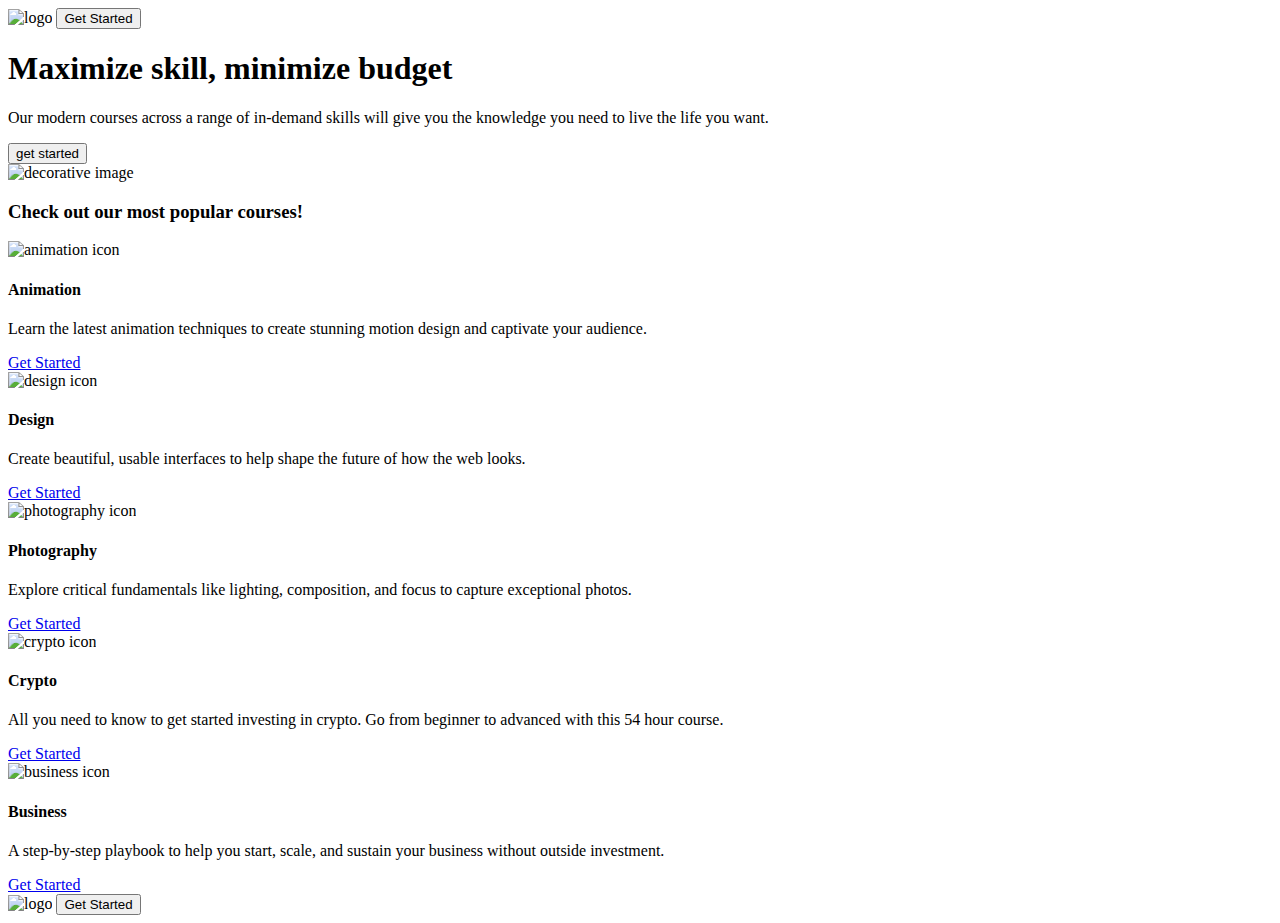
==== Skilled elearning landing page/index.html @ 9e37f458 "challenge complete" ====
<!DOCTYPE html>
<html lang="en">
<head>
    <meta charset="UTF-8">
    <meta name="viewport" content="width=device-width, initial-scale=1.0">
    <link rel="icon" type="image/png" sizes="32x32" href="/assets/favicon-32x32.png">
    <link rel="stylesheet" href="/style.css">
    <title>Document</title>
</head>
<body>
    <header>
        <nav>
            <img src="/assets/logo-dark.svg" alt="logo" class="startLogo">
            <button title="start" type="button" class="startNav button">Get Started</button>
        </nav>

    </header>

    <body>

        <section id="hero">
            <div>
            <h1>Maximize skill, minimize budget</h1>

            <p>Our modern courses across a range of in-demand skills will give you the knowledge you need to live the life you want.</p>
            <button title="start" type="button" class="intro button">get started</button>
            </div>
            <img src="/assets/image-hero-desktop.png" alt="decorative image">
        </section>

        <section id="gridSec">
            <article>
                <h3>Check out our most popular courses!</h3>
            </article>

            <article>
                <img src="/assets/icon-animation.svg" alt="animation icon">
                <h4>Animation</h4>
                <p>Learn the latest animation techniques to create stunning motion design and captivate your audience.</p>
                <span><a href=".">Get Started</a></span>
            </article>

            <article>
                <img src="/assets/icon-design.svg" alt="design icon">
                <h4>Design</h4>
                <p>Create beautiful, usable interfaces to help shape the future of how the web looks.</p>
                <span><a href=".">Get Started</a></span>
            </article>

            <article>
                <img src="/assets/icon-photography.svg" alt="photography icon">
                <h4>Photography</h4>
                <p>Explore critical fundamentals like lighting, composition, and focus to capture exceptional photos.</p>
                <span><a href=".">Get Started</a></span>
            </article>

            <article>
                <img src="/assets/icon-crypto.svg" alt="crypto icon">
                <h4>Crypto</h4>
                <p>All you need to know to get started investing in crypto. Go from beginner to advanced with this 54 hour course.</p>
                <span><a href=".">Get Started</a></span>
            </article>

            <article>
                <img src="/assets/icon-business.svg" alt="business icon">
                <h4>Business</h4>
                <p>A step-by-step playbook to help you start, scale, and sustain your business without outside investment.</p>
                <span><a href=".">Get Started</a></span>
            </article>
        </section>

    </body>

    <footer>
        <img src="/assets/logo-light.svg" alt="logo" class="startLogo">
        <button title="start" type="button" class=" end button">Get Started</button>
    </footer>
</body>
</html>
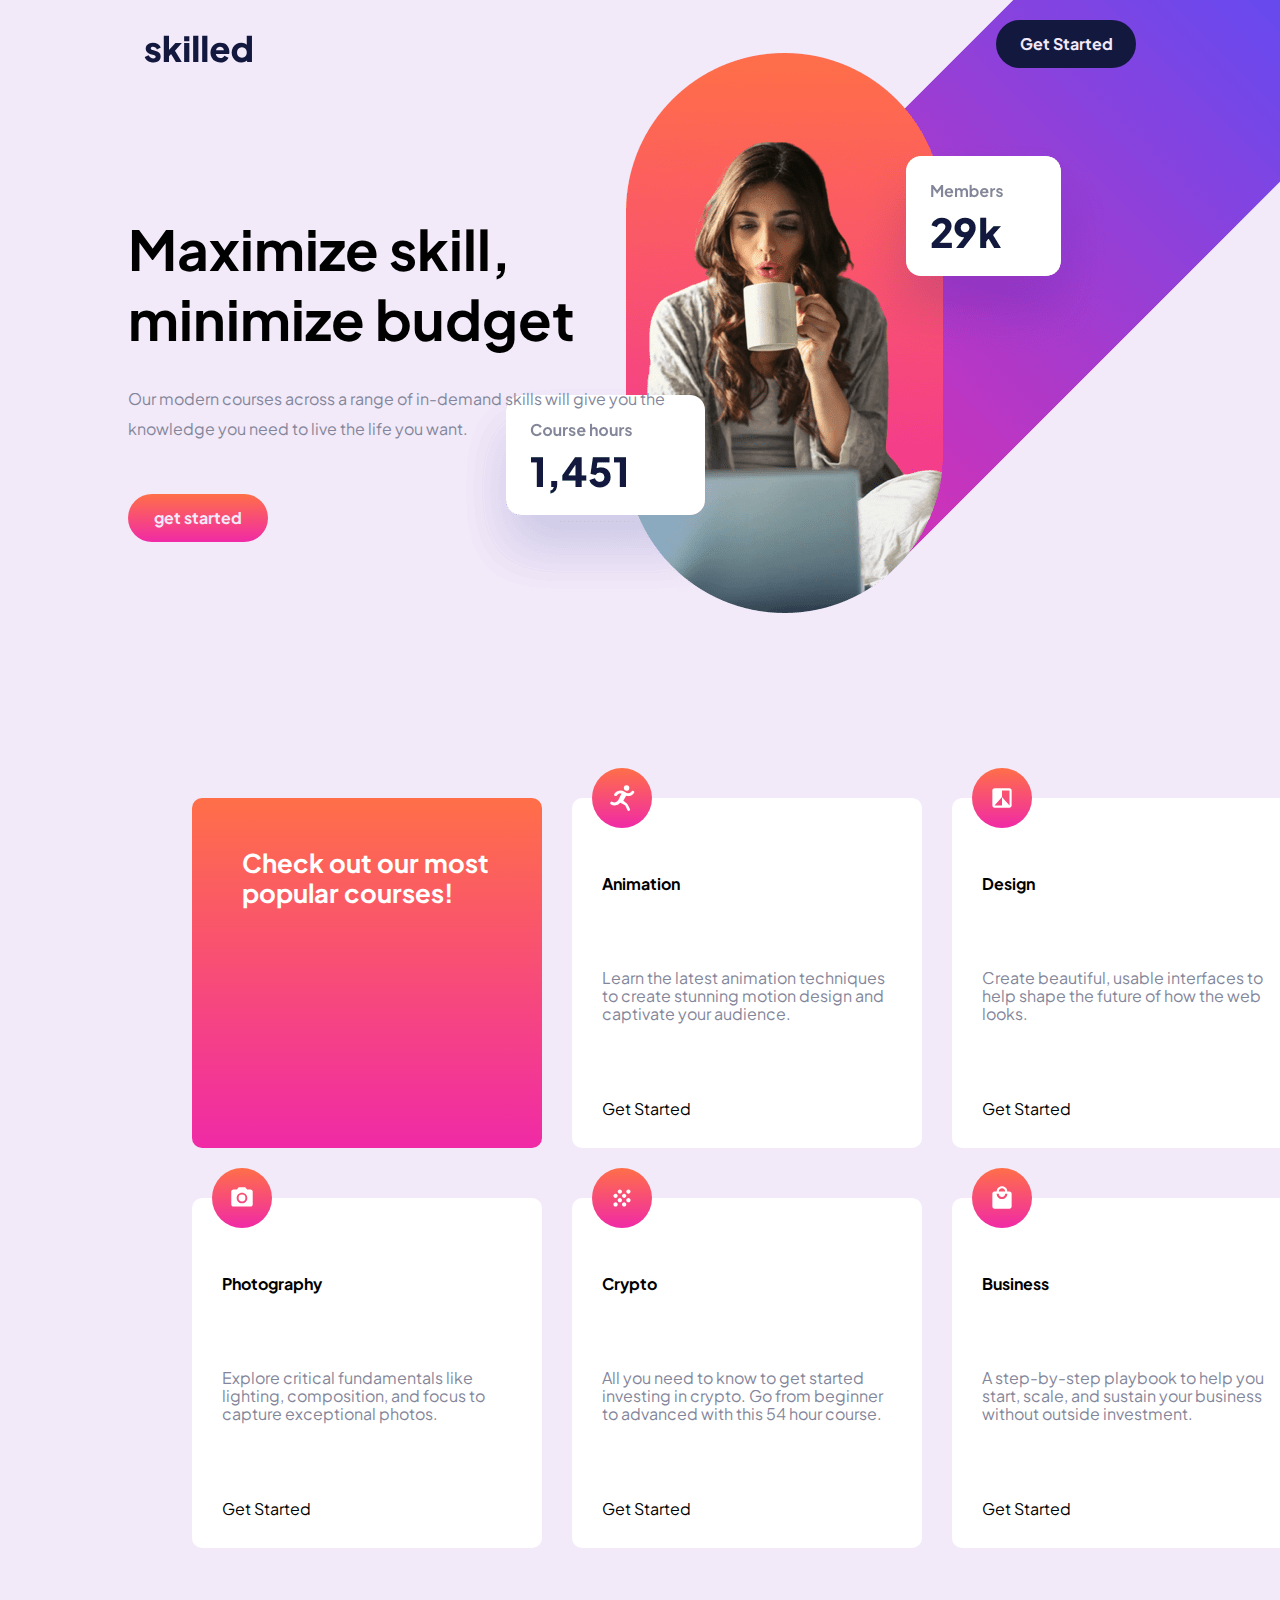
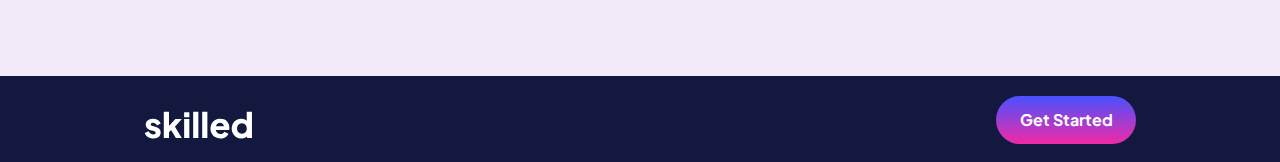
==== commit c5132227: "elearning landing page complete" ====
--- a/Skilled elearning landing page/index.html
+++ b/Skilled elearning landing page/index.html
@@ -3,14 +3,14 @@
 <head>
     <meta charset="UTF-8">
     <meta name="viewport" content="width=device-width, initial-scale=1.0">
-    <link rel="icon" type="image/png" sizes="32x32" href="/assets/favicon-32x32.png">
-    <link rel="stylesheet" href="/style.css">
+    <link rel="icon" type="image/png" sizes="32x32" href="Skilled elearning landing page/assets/favicon-32x32.png">
+    <link rel="stylesheet" href="/Skilled elearning landing page/style.css">
     <title>Document</title>
 </head>
 <body>
     <header>
         <nav>
-            <img src="/assets/logo-dark.svg" alt="logo" class="startLogo">
+            <img src="/Skilled elearning landing page/assets/logo-dark.svg" alt="logo" class="startLogo">
             <button title="start" type="button" class="startNav button">Get Started</button>
         </nav>
 
@@ -25,7 +25,7 @@
             <p>Our modern courses across a range of in-demand skills will give you the knowledge you need to live the life you want.</p>
             <button title="start" type="button" class="intro button">get started</button>
             </div>
-            <img src="/assets/image-hero-desktop.png" alt="decorative image">
+            <img src="/Skilled elearning landing page/assets/image-hero-desktop.png" alt="decorative image">
         </section>
 
         <section id="gridSec">
@@ -34,35 +34,35 @@
             </article>
 
             <article>
-                <img src="/assets/icon-animation.svg" alt="animation icon">
+                <img src="/Skilled elearning landing page/assets/icon-animation.svg" alt="animation icon">
                 <h4>Animation</h4>
                 <p>Learn the latest animation techniques to create stunning motion design and captivate your audience.</p>
                 <span><a href=".">Get Started</a></span>
             </article>
 
             <article>
-                <img src="/assets/icon-design.svg" alt="design icon">
+                <img src="/Skilled elearning landing page/assets/icon-design.svg" alt="design icon">
                 <h4>Design</h4>
                 <p>Create beautiful, usable interfaces to help shape the future of how the web looks.</p>
                 <span><a href=".">Get Started</a></span>
             </article>
 
             <article>
-                <img src="/assets/icon-photography.svg" alt="photography icon">
+                <img src="/Skilled elearning landing page/assets/icon-photography.svg" alt="photography icon">
                 <h4>Photography</h4>
                 <p>Explore critical fundamentals like lighting, composition, and focus to capture exceptional photos.</p>
                 <span><a href=".">Get Started</a></span>
             </article>
 
             <article>
-                <img src="/assets/icon-crypto.svg" alt="crypto icon">
+                <img src="/Skilled elearning landing page/assets/icon-crypto.svg" alt="crypto icon">
                 <h4>Crypto</h4>
                 <p>All you need to know to get started investing in crypto. Go from beginner to advanced with this 54 hour course.</p>
                 <span><a href=".">Get Started</a></span>
             </article>
 
             <article>
-                <img src="/assets/icon-business.svg" alt="business icon">
+                <img src="/Skilled elearning landing page/assets/icon-business.svg" alt="business icon">
                 <h4>Business</h4>
                 <p>A step-by-step playbook to help you start, scale, and sustain your business without outside investment.</p>
                 <span><a href=".">Get Started</a></span>
@@ -72,7 +72,7 @@
     </body>
 
     <footer>
-        <img src="/assets/logo-light.svg" alt="logo" class="startLogo">
+        <img src="/Skilled elearning landing page/assets/logo-light.svg" alt="logo" class="startLogo">
         <button title="start" type="button" class=" end button">Get Started</button>
     </footer>
 </body>
--- a/Skilled elearning landing page/style.css
+++ b/Skilled elearning landing page/style.css
@@ -0,0 +1,212 @@
+@import url("https://fonts.googleapis.com/css2?family=Plus+Jakarta+Sans:wght@500;700;800&display=swap");
+
+/* Box Model Hack */
+* {
+    box-sizing: border-box;
+    font-family: "Plus Jakarta Sans", sans-serif;
+    margin: 0;
+    padding: 0;
+  }
+  
+  /* Clear fix hack */
+  .clearfix:after {
+       content: ".";
+       display: block;
+       clear: both;
+       visibility: hidden;
+       line-height: 0;
+       height: 0;
+  }
+  
+  .clear {
+      clear: both;
+  }
+  
+  /******************************************
+  /* BASE STYLES
+  /*******************************************/
+  :root {
+    --blue-hover: #666ca3;
+    --blue: #13183f;
+    --text-gray: #83869a;
+    --main-orange: #f74780;
+    --main-pink: #ffa7c3;
+    --bg-color: #f2e9f9;
+    --white: #ffffff;
+    --primary-gradient: linear-gradient(180deg, #ff6f48 0.04%, #f02aa6 100%);
+    --secondary-gradient: linear-gradient(180deg, #4851ff 0%, #f02aa6 99.92%);
+}
+
+
+  body {
+    margin:0;
+    padding: 0;
+    line-height: 1.12em;
+    max-width: 100%;
+    overflow-x: hidden;
+    background: var(--bg-color);
+  }
+  
+  footer{
+    background: var(--blue);
+    padding: 20px;
+  }
+
+  header{
+    padding: 20px;
+  }
+
+  /******************************************
+  /* LAYOUT
+  /*******************************************/
+  
+
+  /******************************************
+  /* ADDITIONAL STYLES
+  /*******************************************/
+  .startNav{
+    float: right;
+    background: var(--blue);
+    color: var(--bg-color);
+    margin-right: 10%;
+    height: 28px;
+  }
+
+  .button{
+    width: 140px;
+    height: 48px;
+    padding: 0;
+    font-size: 16px;
+    font-weight: 700;
+    line-height: 28px;
+    border-radius: 28px;
+    z-index: 1;
+    border: none;
+  }
+
+  .startNav:hover{
+    background: var(--blue-hover);
+    cursor: pointer;
+  }
+
+.startLogo{
+    margin-left: 10%;
+    margin-top: 15px;
+    height: 28px;
+}
+
+#hero{
+    padding-bottom: 20%;
+}
+
+#hero > img{
+    position: absolute;
+    display: block;
+    top: -29%;
+    right: 0;
+    margin-right: -17%;
+    z-index: -1;
+}
+
+#hero > div{
+    margin-top: 10%;
+    margin-left: 10%;
+    width: 600px;
+}
+
+#hero > div > h1{
+    font-size: 55px;
+    line-height: 70px;
+}
+
+#hero > div > p{
+    margin-top: 30px;
+    line-height: 30px;
+    color: var(--text-gray);
+}
+
+#hero > div > button{
+    margin-top: 50px;
+    color: var(--bg-color);
+}
+
+.intro{
+    background: var(--primary-gradient);
+}
+
+.intro:hover{
+    background: var(--secondary-gradient);
+    cursor: pointer;
+}
+
+#gridSec{
+    margin-left: 15%;
+    margin-bottom: 10%;
+    display: grid;
+    grid-template-columns: repeat(3, 350px);
+    grid-template-rows: repeat(2, 350px);
+    column-gap: 30px;
+    row-gap: 50px;
+}
+
+#gridSec > article{
+    display: block;
+    background: var(--white);
+    border-radius: 10px;
+    display: flex;
+    flex-direction: column;
+    justify-content: space-between;
+}
+
+#gridSec > article > img{
+    width: 60px;
+    height: 60px;
+    margin-top: -30px;
+    margin-left: 20px;
+}
+#gridSec > article:nth-child(1){
+    background: var(--primary-gradient);
+    color: var(--white);
+    font-size: 22px;
+    line-height: 30px;
+    padding: 50px;
+}
+
+#gridSec > article > img + h4 {
+    padding: 30px;
+}
+
+#gridSec > article > p{
+    padding: 30px;
+}
+
+#gridSec > article > span {
+    padding: 30px;
+}
+
+#gridSec > article > p{
+    color: var(--text-gray);
+}
+
+#gridSec >article > span > a, a:link, a:visited, a:hover, a:active{
+    text-decoration: none;
+    color: var(--primary-gradient);
+}
+
+footer> img{
+    margin-left: 10%;
+    margin-top: 15px;
+    height: 28px;
+}
+
+.end{
+    float: right;
+    margin-right: 10%;
+    background: var(--secondary-gradient);
+    color: var(--white);
+}
+
+.end:hover{
+    background: var(--main-pink);
+    cursor: pointer;
+}